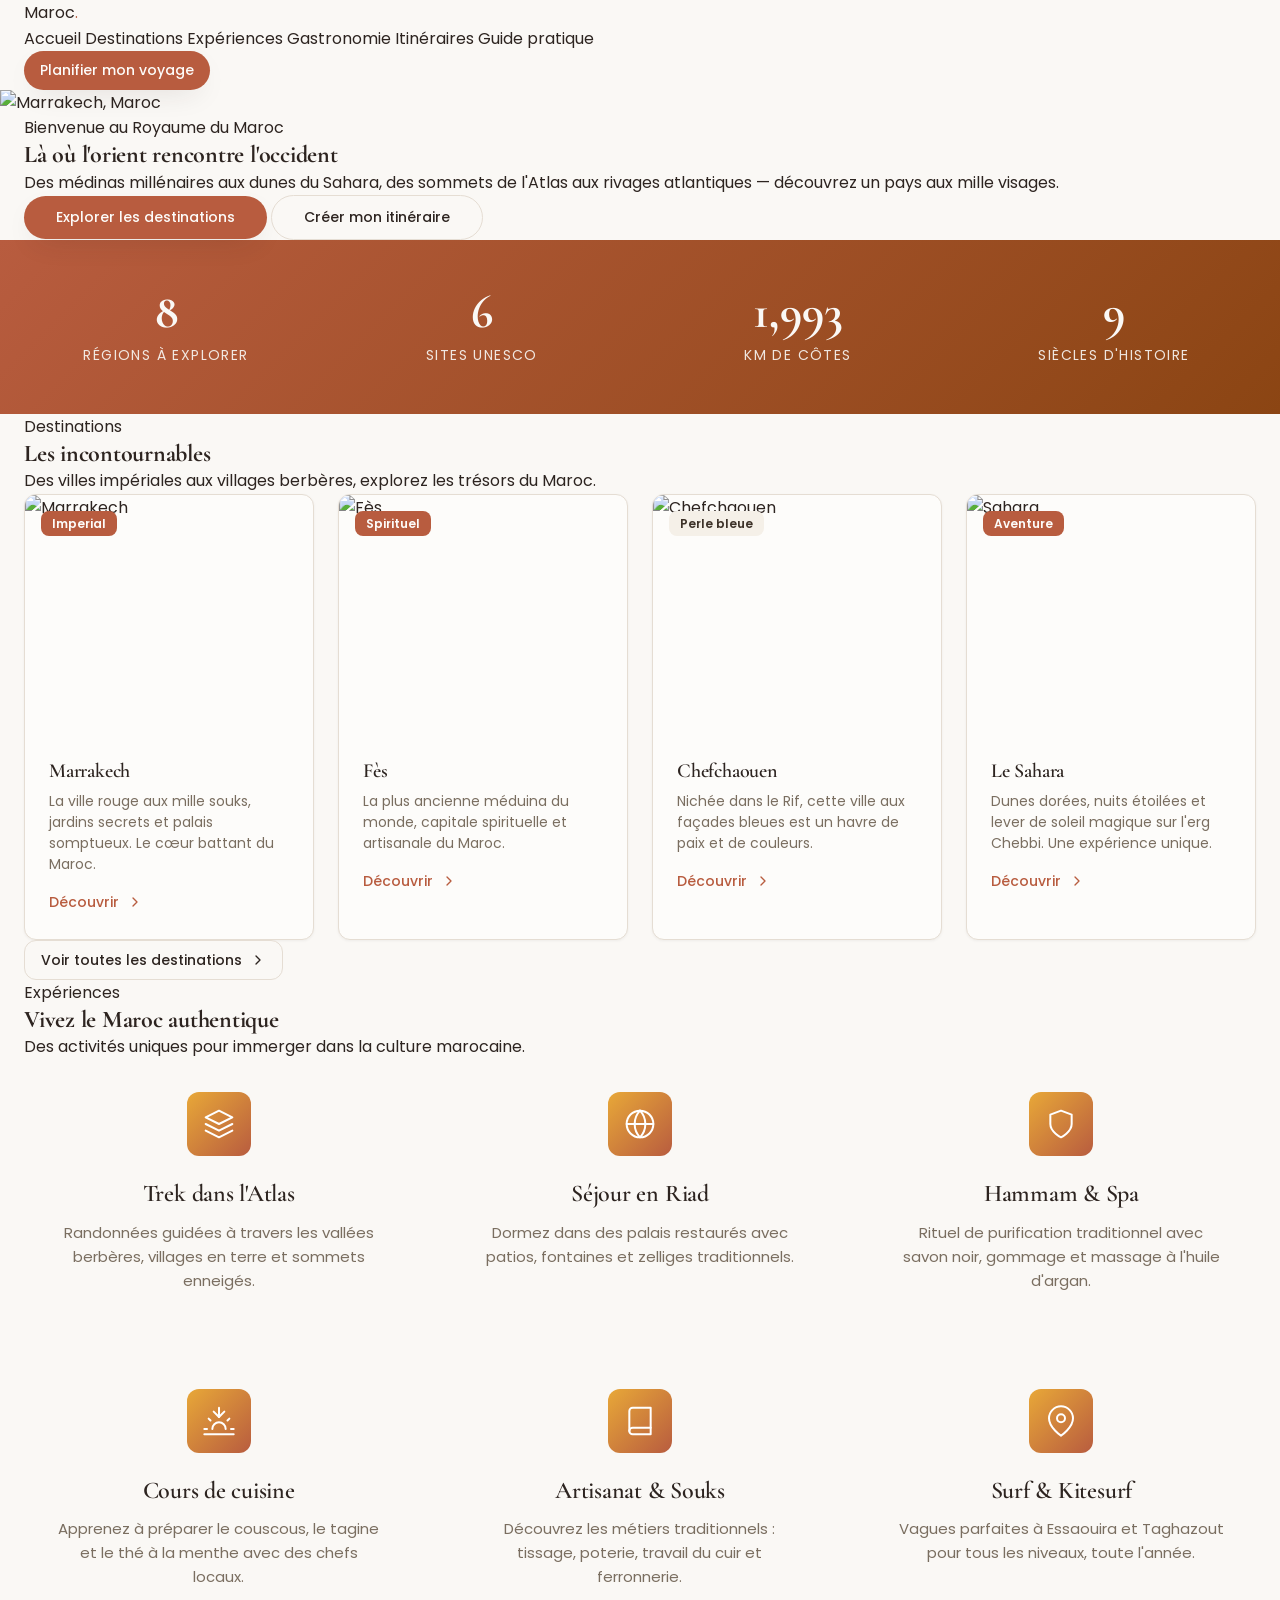
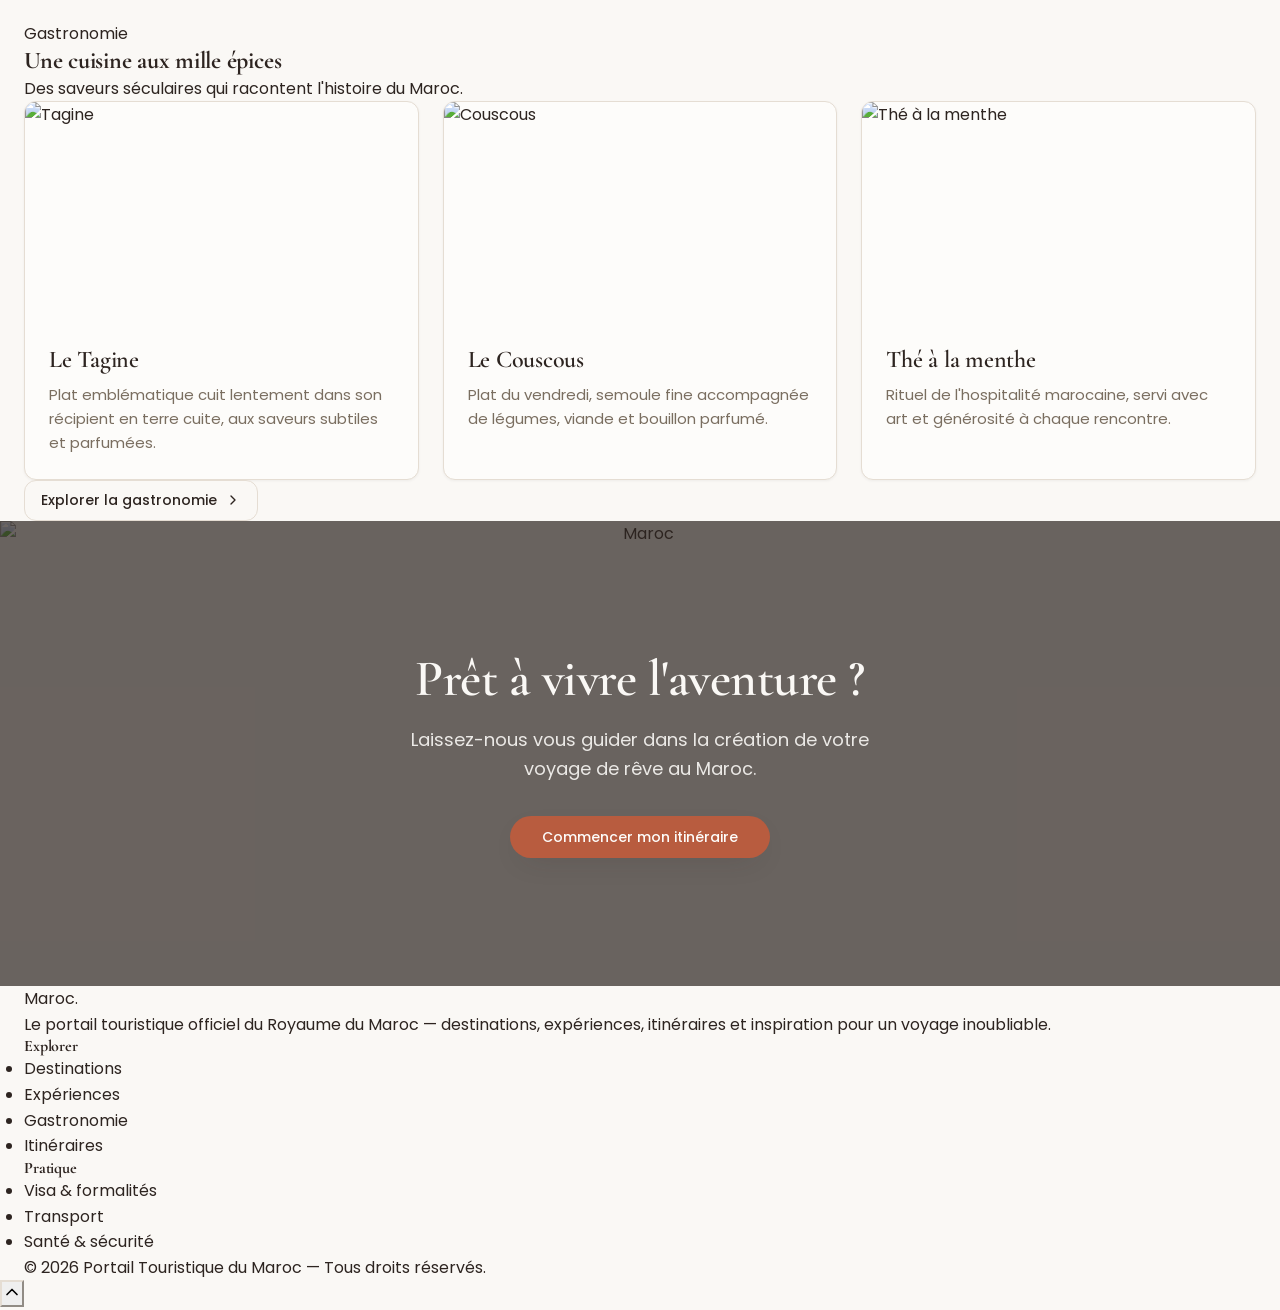
==== index.html @ d8ce06c3 "first c" ====
<!DOCTYPE html>
<html lang="fr">
<head>
  <meta charset="UTF-8">
  <meta name="viewport" content="width=device-width, initial-scale=1.0">
  <title>Maroc — Portail Touristique Officiel</title>
  <meta name="description" content="Découvrez le Maroc : destinations, expériences, gastronomie et itinéraires pour un voyage inoubliable.">
  <link rel="stylesheet" href="./styles.css">
  <link rel="stylesheet" href="./home.css">
</head>
<body>
  <!-- Header -->
  <header id="site-header" class="site-header">
    <div class="container header-container">
      <a href="./index.html" class="logo">
        <span class="logo-icon"></span>
        <span class="logo-text">Maroc<span class="text-primary">.</span></span>
      </a>

      <nav class="main-nav hide-mobile">
        <a href="./index.html" class="nav-link active">Accueil</a>
        <a href="./pages/destinations.html" class="nav-link">Destinations</a>
        <a href="./pages/experiences.html" class="nav-link">Expériences</a>
        <a href="./pages/gastronomie.html" class="nav-link">Gastronomie</a>
        <a href="./pages/itineraires.html" class="nav-link">Itinéraires</a>
        <a href="./pages/guide.html" class="nav-link">Guide pratique</a>
      </nav>

      <a href="./pages/itineraires.html" class="btn btn-primary btn-rounded hide-mobile">
        Planifier mon voyage
      </a>

      <button class="mobile-menu-btn hide-desktop" aria-label="Menu" aria-expanded="false">
        <svg width="22" height="22" viewBox="0 0 24 24" fill="none" stroke="currentColor" stroke-width="2" stroke-linecap="round" stroke-linejoin="round">
          <line x1="3" y1="12" x2="21" y2="12"></line>
          <line x1="3" y1="6" x2="21" y2="6"></line>
          <line x1="3" y1="18" x2="21" y2="18"></line>
        </svg>
      </button>
    </div>

    <nav class="mobile-nav hide-desktop">
      <div class="container">
        <a href="./index.html" class="mobile-nav-link">Accueil</a>
        <a href="./pages/destinations.html" class="mobile-nav-link">Destinations</a>
        <a href="./pages/experiences.html" class="mobile-nav-link">Expériences</a>
        <a href="./pages/gastronomie.html" class="mobile-nav-link">Gastronomie</a>
        <a href="./pages/itineraires.html" class="mobile-nav-link">Itinéraires</a>
        <a href="./pages/guide.html" class="mobile-nav-link">Guide pratique</a>
      </div>
    </nav>
  </header>

  <main>
    <!-- Hero Section -->
    <section class="hero">
      <div class="hero-image">
        <img src="https://images.unsplash.com/photo-1539020140153-e479b8c22e70?w=1920&q=80" alt="Marrakech, Maroc">
      </div>
      <div class="hero-overlay"></div>
      <div class="hero-content container">
        <span class="hero-eyebrow">Bienvenue au Royaume du Maroc</span>
        <h1 class="hero-title">Là où l'orient rencontre l'occident</h1>
        <p class="hero-subtitle">
          Des médinas millénaires aux dunes du Sahara, des sommets de l'Atlas aux rivages atlantiques — 
          découvrez un pays aux mille visages.
        </p>
        <div class="hero-actions">
          <a href="./pages/destinations.html" class="btn btn-primary btn-lg btn-rounded">
            Explorer les destinations
          </a>
          <a href="./pages/itineraires.html" class="btn btn-outline btn-lg btn-rounded">
            Créer mon itinéraire
          </a>
        </div>
      </div>
    </section>

    <!-- Stats Section -->
    <section class="stats-section">
      <div class="container">
        <div class="stats-grid">
          <div class="stat-item">
            <span class="stat-number" data-count="12" data-duration="2000">0</span>
            <span class="stat-label">Régions à explorer</span>
          </div>
          <div class="stat-item">
            <span class="stat-number" data-count="9" data-duration="2000">0</span>
            <span class="stat-label">Sites UNESCO</span>
          </div>
          <div class="stat-item">
            <span class="stat-number" data-count="3500" data-duration="2500">0</span>
            <span class="stat-label">Km de côtes</span>
          </div>
          <div class="stat-item">
            <span class="stat-number" data-count="13" data-duration="2000">0</span>
            <span class="stat-label">Siècles d'histoire</span>
          </div>
        </div>
      </div>
    </section>

    <!-- Destinations Preview -->
    <section class="section">
      <div class="container">
        <div class="section-header">
          <span class="section-eyebrow">Destinations</span>
          <h2 class="section-title">Les incontournables</h2>
          <p class="section-subtitle">
            Des villes impériales aux villages berbères, explorez les trésors du Maroc.
          </p>
        </div>

        <div class="destinations-grid">
          <article class="destination-card card fade-in-on-scroll">
            <div class="card-image-wrapper">
              <img src="https://images.unsplash.com/photo-1597212618440-806262de4f6b?w=800&q=80" alt="Marrakech" class="card-image">
              <span class="card-badge badge badge-default">Imperial</span>
            </div>
            <div class="card-content">
              <h3 class="card-title">Marrakech</h3>
              <p class="card-description">
                La ville rouge aux mille souks, jardins secrets et palais somptueux. 
                Le cœur battant du Maroc.
              </p>
              <a href="./pages/destinations.html#marrakech" class="card-link">
                Découvrir
                <svg width="16" height="16" viewBox="0 0 24 24" fill="none" stroke="currentColor" stroke-width="2" stroke-linecap="round" stroke-linejoin="round"><polyline points="9 18 15 12 9 6"></polyline></svg>
              </a>
            </div>
          </article>

          <article class="destination-card card fade-in-on-scroll">
            <div class="card-image-wrapper">
              <img src="https://images.unsplash.com/photo-1564507592333-c60657eea523?w=800&q=80" alt="Fès" class="card-image">
              <span class="card-badge badge badge-default">Spirituel</span>
            </div>
            <div class="card-content">
              <h3 class="card-title">Fès</h3>
              <p class="card-description">
                La plus ancienne méduina du monde, capitale spirituelle et artisanale 
                du Maroc.
              </p>
              <a href="./pages/destinations.html#fes" class="card-link">
                Découvrir
                <svg width="16" height="16" viewBox="0 0 24 24" fill="none" stroke="currentColor" stroke-width="2" stroke-linecap="round" stroke-linejoin="round"><polyline points="9 18 15 12 9 6"></polyline></svg>
              </a>
            </div>
          </article>

          <article class="destination-card card fade-in-on-scroll">
            <div class="card-image-wrapper">
              <img src="https://images.unsplash.com/photo-1553244619-cfd23e3e4ed5?w=800&q=80" alt="Chefchaouen" class="card-image">
              <span class="card-badge badge badge-secondary">Perle bleue</span>
            </div>
            <div class="card-content">
              <h3 class="card-title">Chefchaouen</h3>
              <p class="card-description">
                Nichée dans le Rif, cette ville aux façades bleues est un havre de paix 
                et de couleurs.
              </p>
              <a href="./pages/destinations.html#chefchaouen" class="card-link">
                Découvrir
                <svg width="16" height="16" viewBox="0 0 24 24" fill="none" stroke="currentColor" stroke-width="2" stroke-linecap="round" stroke-linejoin="round"><polyline points="9 18 15 12 9 6"></polyline></svg>
              </a>
            </div>
          </article>

          <article class="destination-card card fade-in-on-scroll">
            <div class="card-image-wrapper">
              <img src="https://images.unsplash.com/photo-1542401886-65d6c61db217?w=800&q=80" alt="Sahara" class="card-image">
              <span class="card-badge badge badge-default">Aventure</span>
            </div>
            <div class="card-content">
              <h3 class="card-title">Le Sahara</h3>
              <p class="card-description">
                Dunes dorées, nuits étoilées et lever de soleil magique sur l'erg Chebbi. 
                Une expérience unique.
              </p>
              <a href="./pages/destinations.html#sahara" class="card-link">
                Découvrir
                <svg width="16" height="16" viewBox="0 0 24 24" fill="none" stroke="currentColor" stroke-width="2" stroke-linecap="round" stroke-linejoin="round"><polyline points="9 18 15 12 9 6"></polyline></svg>
              </a>
            </div>
          </article>
        </div>

        <div class="section-footer">
          <a href="./pages/destinations.html" class="btn btn-outline">
            Voir toutes les destinations
            <svg width="16" height="16" viewBox="0 0 24 24" fill="none" stroke="currentColor" stroke-width="2" stroke-linecap="round" stroke-linejoin="round"><polyline points="9 18 15 12 9 6"></polyline></svg>
          </a>
        </div>
      </div>
    </section>

    <!-- Experiences Section -->
    <section class="section section-alt">
      <div class="container">
        <div class="section-header">
          <span class="section-eyebrow">Expériences</span>
          <h2 class="section-title">Vivez le Maroc authentique</h2>
          <p class="section-subtitle">
            Des activités uniques pour immerger dans la culture marocaine.
          </p>
        </div>

        <div class="experiences-grid">
          <div class="experience-item fade-in-on-scroll">
            <div class="experience-icon">
              <svg width="32" height="32" viewBox="0 0 24 24" fill="none" stroke="currentColor" stroke-width="1.5" stroke-linecap="round" stroke-linejoin="round"><path d="M12 2L2 7l10 5 10-5-10-5z"></path><path d="M2 17l10 5 10-5"></path><path d="M2 12l10 5 10-5"></path></svg>
            </div>
            <h3 class="experience-title">Trek dans l'Atlas</h3>
            <p class="experience-description">
              Randonnées guidées à travers les vallées berbères, villages en terre 
              et sommets enneigés.
            </p>
          </div>

          <div class="experience-item fade-in-on-scroll">
            <div class="experience-icon">
              <svg width="32" height="32" viewBox="0 0 24 24" fill="none" stroke="currentColor" stroke-width="1.5" stroke-linecap="round" stroke-linejoin="round"><circle cx="12" cy="12" r="10"></circle><path d="M12 2a14.5 14.5 0 0 0 0 20 14.5 14.5 0 0 0 0-20"></path><path d="M2 12h20"></path></svg>
            </div>
            <h3 class="experience-title">Séjour en Riad</h3>
            <p class="experience-description">
              Dormez dans des palais restaurés avec patios, fontaines et zelliges 
              traditionnels.
            </p>
          </div>

          <div class="experience-item fade-in-on-scroll">
            <div class="experience-icon">
              <svg width="32" height="32" viewBox="0 0 24 24" fill="none" stroke="currentColor" stroke-width="1.5" stroke-linecap="round" stroke-linejoin="round"><path d="M12 22s8-4 8-10V5l-8-3-8 3v7c0 6 8 10 8 10z"></path></svg>
            </div>
            <h3 class="experience-title">Hammam & Spa</h3>
            <p class="experience-description">
              Rituel de purification traditionnel avec savon noir, gommage et massage 
              à l'huile d'argan.
            </p>
          </div>

          <div class="experience-item fade-in-on-scroll">
            <div class="experience-icon">
              <svg width="32" height="32" viewBox="0 0 24 24" fill="none" stroke="currentColor" stroke-width="1.5" stroke-linecap="round" stroke-linejoin="round"><path d="M17 18a5 5 0 0 0-10 0"></path><line x1="12" y1="9" x2="12" y2="2"></line><line x1="4.22" y1="10.22" x2="5.64" y2="11.64"></line><line x1="1" y1="18" x2="3" y2="18"></line><line x1="21" y1="18" x2="23" y2="18"></line><line x1="18.36" y1="11.64" x2="19.78" y2="10.22"></line><line x1="23" y1="22" x2="1" y2="22"></line><polyline points="16 5 12 9 8 5"></polyline></svg>
            </div>
            <h3 class="experience-title">Cours de cuisine</h3>
            <p class="experience-description">
              Apprenez à préparer le couscous, le tagine et le thé à la menthe 
              avec des chefs locaux.
            </p>
          </div>

          <div class="experience-item fade-in-on-scroll">
            <div class="experience-icon">
              <svg width="32" height="32" viewBox="0 0 24 24" fill="none" stroke="currentColor" stroke-width="1.5" stroke-linecap="round" stroke-linejoin="round"><path d="M4 19.5A2.5 2.5 0 0 1 6.5 17H20"></path><path d="M6.5 2H20v20H6.5A2.5 2.5 0 0 1 4 19.5v-15A2.5 2.5 0 0 1 6.5 2z"></path></svg>
            </div>
            <h3 class="experience-title">Artisanat & Souks</h3>
            <p class="experience-description">
              Découvrez les métiers traditionnels : tissage, poterie, travail du cuir 
              et ferronnerie.
            </p>
          </div>

          <div class="experience-item fade-in-on-scroll">
            <div class="experience-icon">
              <svg width="32" height="32" viewBox="0 0 24 24" fill="none" stroke="currentColor" stroke-width="1.5" stroke-linecap="round" stroke-linejoin="round"><path d="M21 10c0 7-9 13-9 13s-9-6-9-13a9 9 0 0 1 18 0z"></path><circle cx="12" cy="10" r="3"></circle></svg>
            </div>
            <h3 class="experience-title">Surf & Kitesurf</h3>
            <p class="experience-description">
              Vagues parfaites à Essaouira et Taghazout pour tous les niveaux, 
              toute l'année.
            </p>
          </div>
        </div>
      </div>
    </section>

    <!-- Gastronomie Preview -->
    <section class="section">
      <div class="container">
        <div class="section-header">
          <span class="section-eyebrow">Gastronomie</span>
          <h2 class="section-title">Une cuisine aux mille épices</h2>
          <p class="section-subtitle">
            Des saveurs séculaires qui racontent l'histoire du Maroc.
          </p>
        </div>

        <div class="gastro-grid">
          <div class="gastro-card card fade-in-on-scroll">
            <img src="https://images.unsplash.com/photo-1541518763669-27fef04b14ea?w=600&q=80" alt="Tagine" class="gastro-image">
            <div class="gastro-content">
              <h3 class="gastro-title">Le Tagine</h3>
              <p class="gastro-description">
                Plat emblématique cuit lentement dans son récipient en terre cuite, 
                aux saveurs subtiles et parfumées.
              </p>
            </div>
          </div>

          <div class="gastro-card card fade-in-on-scroll">
            <img src="https://images.unsplash.com/photo-1511690656952-34342bb7c2f2?w=600&q=80" alt="Couscous" class="gastro-image">
            <div class="gastro-content">
              <h3 class="gastro-title">Le Couscous</h3>
              <p class="gastro-description">
                Plat du vendredi, semoule fine accompagnée de légumes, viande 
                et bouillon parfumé.
              </p>
            </div>
          </div>

          <div class="gastro-card card fade-in-on-scroll">
            <img src="https://images.unsplash.com/photo-1578894652893-355b913b5b90?w=600&q=80" alt="Thé à la menthe" class="gastro-image">
            <div class="gastro-content">
              <h3 class="gastro-title">Thé à la menthe</h3>
              <p class="gastro-description">
                Rituel de l'hospitalité marocaine, servi avec art et générosité 
                à chaque rencontre.
              </p>
            </div>
          </div>
        </div>

        <div class="section-footer">
          <a href="./pages/gastronomie.html" class="btn btn-outline">
            Explorer la gastronomie
            <svg width="16" height="16" viewBox="0 0 24 24" fill="none" stroke="currentColor" stroke-width="2" stroke-linecap="round" stroke-linejoin="round"><polyline points="9 18 15 12 9 6"></polyline></svg>
          </a>
        </div>
      </div>
    </section>

    <!-- CTA Section -->
    <section class="cta-section">
      <div class="cta-bg">
        <img src="https://images.unsplash.com/photo-1489493887464-892be6d1daae?w=1920&q=80" alt="Maroc">
      </div>
      <div class="cta-overlay"></div>
      <div class="cta-content container">
        <h2 class="cta-title">Prêt à vivre l'aventure ?</h2>
        <p class="cta-subtitle">
          Laissez-nous vous guider dans la création de votre voyage de rêve au Maroc.
        </p>
        <a href="./pages/itineraires.html" class="btn btn-primary btn-lg btn-rounded">
          Commencer mon itinéraire
        </a>
      </div>
    </section>
  </main>

  <!-- Footer -->
  <footer class="site-footer">
    <div class="container">
      <div class="footer-grid">
        <div class="footer-brand">
          <div class="logo">
            <span class="logo-icon"></span>
            <span class="logo-text">Maroc.</span>
          </div>
          <p class="footer-description">
            Le portail touristique officiel du Royaume du Maroc — destinations, expériences,
            itinéraires et inspiration pour un voyage inoubliable.
          </p>
        </div>

        <div class="footer-column">
          <h4 class="footer-title">Explorer</h4>
          <ul class="footer-links">
            <li><a href="./pages/destinations.html">Destinations</a></li>
            <li><a href="./pages/experiences.html">Expériences</a></li>
            <li><a href="./pages/gastronomie.html">Gastronomie</a></li>
            <li><a href="./pages/itineraires.html">Itinéraires</a></li>
          </ul>
        </div>

        <div class="footer-column">
          <h4 class="footer-title">Pratique</h4>
          <ul class="footer-links">
            <li><a href="./pages/guide.html">Visa & formalités</a></li>
            <li><a href="./pages/guide.html">Transport</a></li>
            <li><a href="./pages/guide.html">Santé & sécurité</a></li>
          </ul>
        </div>
      </div>

      <div class="footer-bottom">
        <p>© <span id="year"></span> Portail Touristique du Maroc — Tous droits réservés.</p>
      </div>
    </div>
  </footer>

  <button id="back-to-top" class="back-to-top" aria-label="Retour en haut">
    <svg width="20" height="20" viewBox="0 0 24 24" fill="none" stroke="currentColor" stroke-width="2" stroke-linecap="round" stroke-linejoin="round">
      <polyline points="18 15 12 9 6 15"></polyline>
    </svg>
  </button>

  <script>document.getElementById('year').textContent = new Date().getFullYear();</script>
  <script src="./js/main.js"></script>
</body>
</html>
---- styles.css ----
@import url("https://fonts.googleapis.com/css2?family=Poppins:wght@300;400;500;600;700&family=Cormorant+Garamond:wght@400;500;600;700&display=swap");

:root {
  --radius: 0.75rem;

  /* Moroccan palette: cream / terracotta / Majorelle blue / saffron */
  --background: #faf8f5;
  --foreground: #2d2420;
  --card: #fdfcfa;
  --card-foreground: #2d2420;
  --popover: #fdfcfa;
  --popover-foreground: #2d2420;

  --primary: #b85c3f;
  --primary-foreground: #fdfcfa;
  --secondary: #f5f0e8;
  --secondary-foreground: #3d3229;
  --muted: #f0ebe3;
  --muted-foreground: #7a6e60;
  --accent: #3b5998;
  --accent-foreground: #fdfcfa;
  --destructive: #c0392b;
  --destructive-foreground: #fdfcfa;
  --border: #e5ddd3;
  --input: #e5ddd3;
  --ring: #b85c3f;

  --sand: #f0e6d6;
  --clay: #a0522d;
  --saffron: #e8a838;
  --majorelle: #3b5998;
  --ink: #2d2420;

  --font-display: "Cormorant Garamond", "Cormorant", ui-serif, Georgia, serif;
  --font-sans: "Poppins", ui-sans-serif, system-ui, sans-serif;

  --shadow-soft: 0 10px 30px -12px rgba(45, 36, 32, 0.18);
  --shadow-glow: 0 20px 60px -20px rgba(184, 92, 63, 0.45);
}

.dark {
  --background: #1e1814;
  --foreground: #f5f0e8;
  --card: #2a221c;
  --card-foreground: #f5f0e8;
  --popover: #2a221c;
  --popover-foreground: #f5f0e8;
  --primary: #d4785a;
  --primary-foreground: #1e1814;
  --secondary: #3d3229;
  --secondary-foreground: #f5f0e8;
  --muted: #3d3229;
  --muted-foreground: #b8a99a;
  --accent: #5a7bc8;
  --accent-foreground: #1e1814;
  --border: rgba(255, 255, 255, 0.12);
  --input: rgba(255, 255, 255, 0.14);
  --ring: #d4785a;
}

* {
  margin: 0;
  padding: 0;
  box-sizing: border-box;
  border-color: var(--border);
}

html {
  scroll-behavior: smooth;
}

body {
  background-color: var(--background);
  color: var(--foreground);
  font-family: var(--font-sans);
  -webkit-font-smoothing: antialiased;
  line-height: 1.6;
}

h1, h2, h3, h4, h5, h6, .font-display {
  font-family: var(--font-display);
  letter-spacing: -0.01em;
  line-height: 1.2;
}

a {
  color: inherit;
  text-decoration: none;
}

img {
  max-width: 100%;
  display: block;
}

/* ============================================
   UTILITIES
   ============================================ */
.container {
  width: 100%;
  max-width: 1280px;
  margin: 0 auto;
  padding: 0 1.5rem;
}

.text-primary { color: var(--primary); }
.text-primary-foreground { color: var(--primary-foreground); }
.text-muted-foreground { color: var(--muted-foreground); }
.text-saffron { color: var(--saffron); }
.text-accent { color: var(--accent); }
.text-background { color: var(--background); }
.text-foreground { color: var(--foreground); }

.bg-primary { background-color: var(--primary); }
.bg-secondary { background-color: var(--secondary); }
.bg-background { background-color: var(--background); }
.bg-card { background-color: var(--card); }
.bg-muted { background-color: var(--muted); }

.border-border { border-color: var(--border); }

.rounded-md { border-radius: calc(var(--radius) - 4px); }
.rounded-lg { border-radius: calc(var(--radius) - 2px); }
.rounded-xl { border-radius: var(--radius); }
.rounded-2xl { border-radius: calc(var(--radius) + 6px); }
.rounded-full { border-radius: 9999px; }

.shadow-soft { box-shadow: var(--shadow-soft); }
.shadow-glow { box-shadow: var(--shadow-glow); }

/* Gradient */
.bg-gradient-sun {
  background: linear-gradient(135deg, var(--saffron) 0%, var(--primary) 100%);
}

.bg-gradient-hero-overlay {
  background: linear-gradient(180deg, rgba(45, 36, 32, 0.1) 0%, rgba(45, 36, 32, 0.85) 100%);
}

/* Zellige pattern */
.zellige-pattern {
  background-image:
    radial-gradient(circle at 0 0, rgba(184, 92, 63, 0.08) 2px, transparent 2px),
    radial-gradient(circle at 12px 12px, rgba(59, 89, 152, 0.06) 2px, transparent 2px);
  background-size: 24px 24px;
}

/* ============================================
   BUTTONS
   ============================================ */
.btn {
  display: inline-flex;
  align-items: center;
  justify-content: center;
  gap: 0.5rem;
  white-space: nowrap;
  border-radius: var(--radius);
  font-size: 0.875rem;
  font-weight: 500;
  transition: all 0.2s;
  cursor: pointer;
  border: none;
  outline: none;
  padding: 0.5rem 1rem;
}

.btn:focus-visible {
  outline: 2px solid var(--ring);
  outline-offset: 2px;
}

.btn-primary {
  background-color: var(--primary);
  color: var(--primary-foreground);
  box-shadow: var(--shadow-soft);
}

.btn-primary:hover {
  background-color: rgba(184, 92, 63, 0.9);
  box-shadow: var(--shadow-glow);
}

.btn-outline {
  border: 1px solid var(--input);
  background-color: var(--background);
  color: var(--foreground);
}

.btn-outline:hover {
  background-color: var(--accent);
  color: var(--accent-foreground);
}

.btn-ghost {
  background: transparent;
  color: var(--foreground);
}

.btn-ghost:hover {
  background-color: var(--accent);
  color: var(--accent-foreground);
}

.btn-lg {
  padding: 0.625rem 2rem;
  font-size: 0.875rem;
}

.btn-sm {
  padding: 0.375rem 0.75rem;
  font-size: 0.75rem;
}

.btn-icon {
  width: 2.25rem;
  height: 2.25rem;
  padding: 0;
  border-radius: var(--radius);
}

.btn-rounded {
  border-radius: 9999px;
}

/* ============================================
   CARDS
   ============================================ */
.card {
  background-color: var(--card);
  color: var(--card-foreground);
  border-radius: var(--radius);
  border: 1px solid var(--border);
  box-shadow: 0 1px 3px rgba(0,0,0,0.05);
  overflow: hidden;
  transition: transform 0.3s, box-shadow 0.3s;
}

.card:hover {
  transform: translateY(-4px);
  box-shadow: var(--shadow-soft);
}

.card-image {
  width: 100%;
  height: 240px;
  object-fit: cover;
}

.card-content {
  padding: 1.5rem;
}

.card-title {
  font-family: var(--font-display);
  font-size: 1.25rem;
  font-weight: 600;
  margin-bottom: 0.5rem;
}

.card-description {
  font-size: 0.875rem;
  color: var(--muted-foreground);
  line-height: 1.5;
}

/* ============================================
   FORM ELEMENTS
   ============================================ */
.input {
  display: flex;
  width: 100%;
  height: 2.25rem;
  border-radius: var(--radius);
  border: 1px solid var(--input);
  background-color: transparent;
  padding: 0.5rem 0.75rem;
  font-size: 0.875rem;
  color: var(--foreground);
  transition: all 0.2s;
}

.input:focus {
  outline: none;
  border-color: var(--ring);
  box-shadow: 0 0 0 3px rgba(184, 92, 63, 0.15);
}

.input::placeholder {
  color: var(--muted-foreground);
}

.textarea {
  min-height: 120px;
  resize: vertical;
  font-family: var(--font-sans);
}

.select {
  appearance: none;
  background-image: url("data:image/svg+xml,%3Csvg xmlns='http://www.w3.org/2000/svg' width='24' height='24' viewBox='0 0 24 24' fill='none' stroke='currentColor' stroke-width='2' stroke-linecap='round' stroke-linejoin='round'%3E%3Cpolyline points='6 9 12 15 18 9'%3E%3C/polyline%3E%3C/svg%3E");
  background-repeat: no-repeat;
  background-position: right 0.75rem center;
  background-size: 1rem;
  padding-right: 2.5rem;
}

/* ============================================
   BADGE
   ============================================ */
.badge {
  display: inline-flex;
  align-items: center;
  border-radius: calc(var(--radius) - 4px);
  border: 1px solid transparent;
  padding: 0.125rem 0.625rem;
  font-size: 0.75rem;
  font-weight: 600;
  transition: all 0.2s;
}

.badge-default {
  background-color: var(--primary);
  color: var(--primary-foreground);
}

.badge-secondary {
  background-color: var(--secondary);
  color: var(--secondary-foreground);
}

.badge-outline {
  border-color: var(--border);
  color: var(--foreground);
}

/* ============================================
   SEPARATOR
   ============================================ */
.separator {
  height: 1px;
  width: 100%;
  background-color: var(--border);
}

.separator-vertical {
  width: 1px;
  height: 100%;
}

/* ============================================
   SCROLLBAR
   ============================================ */
::-webkit-scrollbar {
  width: 8px;
  height: 8px;
}

::-webkit-scrollbar-track {
  background: var(--muted);
}

::-webkit-scrollbar-thumb {
  background: var(--border);
  border-radius: 4px;
}

::-webkit-scrollbar-thumb:hover {
  background: var(--muted-foreground);
}

/* ============================================
   ANIMATIONS
   ============================================ */
@keyframes fadeIn {
  from { opacity: 0; }
  to { opacity: 1; }
}

@keyframes fadeInUp {
  from { opacity: 0; transform: translateY(20px); }
  to { opacity: 1; transform: translateY(0); }
}

@keyframes slideIn {
  from { transform: translateX(-100%); }
  to { transform: translateX(0); }
}

@keyframes pulse {
  0%, 100% { opacity: 1; }
  50% { opacity: 0.5; }
}

.animate-fade-in {
  animation: fadeIn 0.5s ease-out;
}

.animate-fade-in-up {
  animation: fadeInUp 0.6s ease-out;
}

.animate-pulse {
  animation: pulse 2s cubic-bezier(0.4, 0, 0.6, 1) infinite;
}

/* ============================================
   RESPONSIVE
   ============================================ */
@media (max-width: 1024px) {
  .container {
    padding: 0 1rem;
  }
}

@media (max-width: 768px) {
  .hide-mobile {
    display: none !important;
  }
}

@media (min-width: 769px) {
  .hide-desktop {
    display: none !important;
  }
}
---- home.css ----
/* ============================================
   HOME PAGE SPECIFIC STYLES
   ============================================ */

/* Hero already in pages.css */

/* Stats Section */
.stats-section {
  padding: 3rem 0;
  background: linear-gradient(135deg, var(--primary) 0%, #8B4513 100%);
  color: var(--background);
}

.stats-grid {
  display: grid;
  grid-template-columns: repeat(4, 1fr);
  gap: 2rem;
  text-align: center;
}

.stat-item {
  display: flex;
  flex-direction: column;
  align-items: center;
}

.stat-number {
  font-family: var(--font-display);
  font-size: 3rem;
  font-weight: 700;
  line-height: 1;
  margin-bottom: 0.5rem;
}

.stat-label {
  font-size: 0.875rem;
  opacity: 0.9;
  text-transform: uppercase;
  letter-spacing: 0.1em;
}

/* Destinations Grid */
.destinations-grid {
  display: grid;
  grid-template-columns: repeat(auto-fill, minmax(280px, 1fr));
  gap: 1.5rem;
}

.destination-card .card-image-wrapper {
  position: relative;
  overflow: hidden;
}

.destination-card .card-image {
  width: 100%;
  height: 240px;
  object-fit: cover;
  transition: transform 0.5s;
}

.destination-card:hover .card-image {
  transform: scale(1.05);
}

.card-badge {
  position: absolute;
  top: 1rem;
  left: 1rem;
}

.card-link {
  display: inline-flex;
  align-items: center;
  gap: 0.5rem;
  color: var(--primary);
  font-weight: 500;
  font-size: 0.875rem;
  margin-top: 1rem;
  transition: gap 0.2s;
}

.card-link:hover {
  gap: 0.75rem;
}

/* Experiences Grid */
.experiences-grid {
  display: grid;
  grid-template-columns: repeat(auto-fill, minmax(300px, 1fr));
  gap: 2rem;
}

.experience-item {
  text-align: center;
  padding: 2rem;
}

.experience-icon {
  display: inline-flex;
  align-items: center;
  justify-content: center;
  width: 64px;
  height: 64px;
  border-radius: var(--radius);
  background: linear-gradient(135deg, var(--saffron) 0%, var(--primary) 100%);
  color: white;
  margin-bottom: 1.5rem;
}

.experience-title {
  font-family: var(--font-display);
  font-size: 1.5rem;
  font-weight: 600;
  margin-bottom: 0.75rem;
}

.experience-description {
  color: var(--muted-foreground);
  font-size: 0.9375rem;
  line-height: 1.6;
}

/* Gastronomie Grid */
.gastro-grid {
  display: grid;
  grid-template-columns: repeat(auto-fill, minmax(320px, 1fr));
  gap: 1.5rem;
}

.gastro-card .gastro-image {
  width: 100%;
  height: 220px;
  object-fit: cover;
}

.gastro-content {
  padding: 1.5rem;
}

.gastro-title {
  font-family: var(--font-display);
  font-size: 1.5rem;
  font-weight: 600;
  margin-bottom: 0.5rem;
}

.gastro-description {
  color: var(--muted-foreground);
  font-size: 0.9375rem;
  line-height: 1.6;
}

/* CTA Section */
.cta-section {
  position: relative;
  padding: 8rem 0;
  overflow: hidden;
  display: flex;
  align-items: center;
  justify-content: center;
  text-align: center;
}

.cta-bg {
  position: absolute;
  inset: 0;
}

.cta-bg img {
  width: 100%;
  height: 100%;
  object-fit: cover;
}

.cta-overlay {
  position: absolute;
  inset: 0;
  background: rgba(45, 36, 32, 0.7);
}

.cta-content {
  position: relative;
  z-index: 10;
  color: var(--background);
}

.cta-title {
  font-size: clamp(2rem, 4vw, 3.5rem);
  font-weight: 600;
  margin-bottom: 1rem;
}

.cta-subtitle {
  font-size: 1.125rem;
  opacity: 0.9;
  max-width: 500px;
  margin: 0 auto 2rem;
  line-height: 1.6;
}

/* Responsive */
@media (max-width: 1024px) {
  .stats-grid {
    grid-template-columns: repeat(2, 1fr);
  }
}

@media (max-width: 768px) {
  .stats-grid {
    grid-template-columns: repeat(2, 1fr);
    gap: 1.5rem;
  }

  .stat-number {
    font-size: 2rem;
  }

  .experiences-grid {
    grid-template-columns: 1fr;
  }

  .gastro-grid {
    grid-template-columns: 1fr;
  }

  .cta-section {
    padding: 5rem 0;
  }
}

@media (max-width: 480px) {
  .stats-grid {
    grid-template-columns: 1fr 1fr;
  }
}
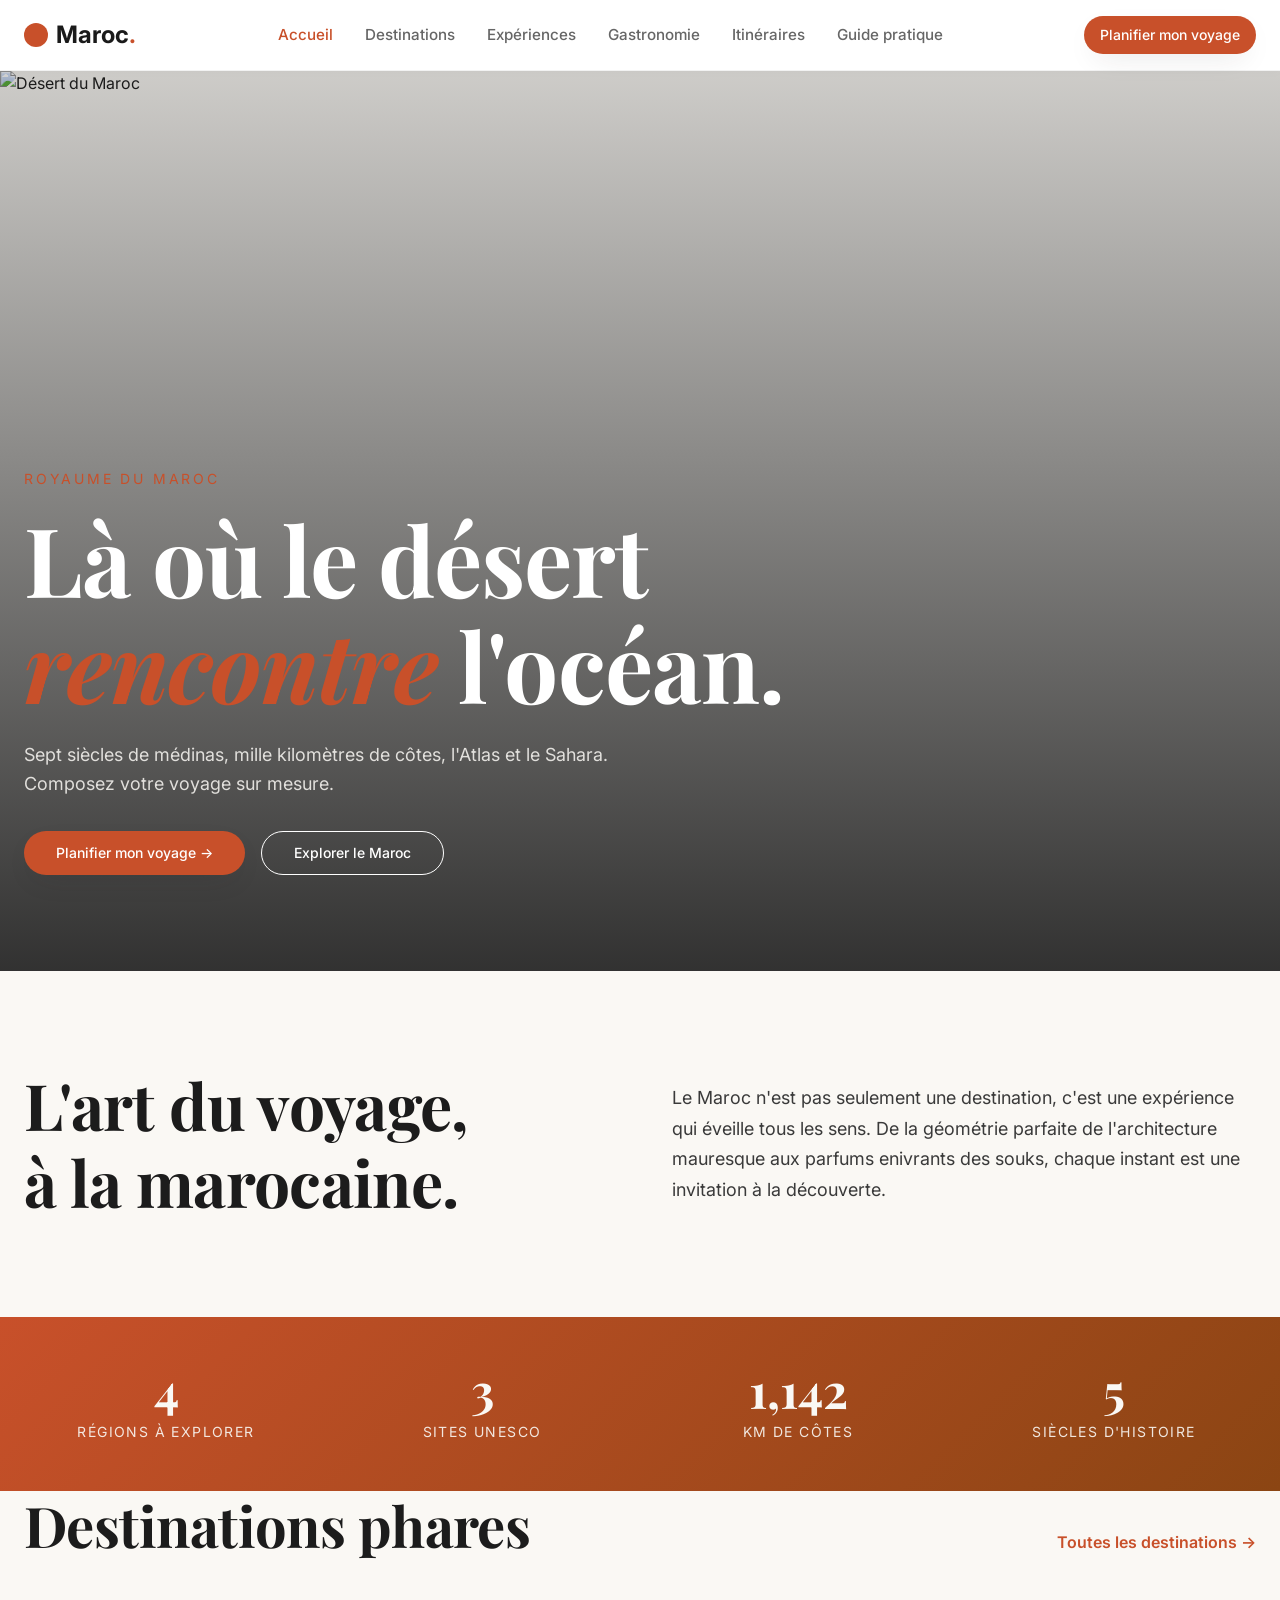
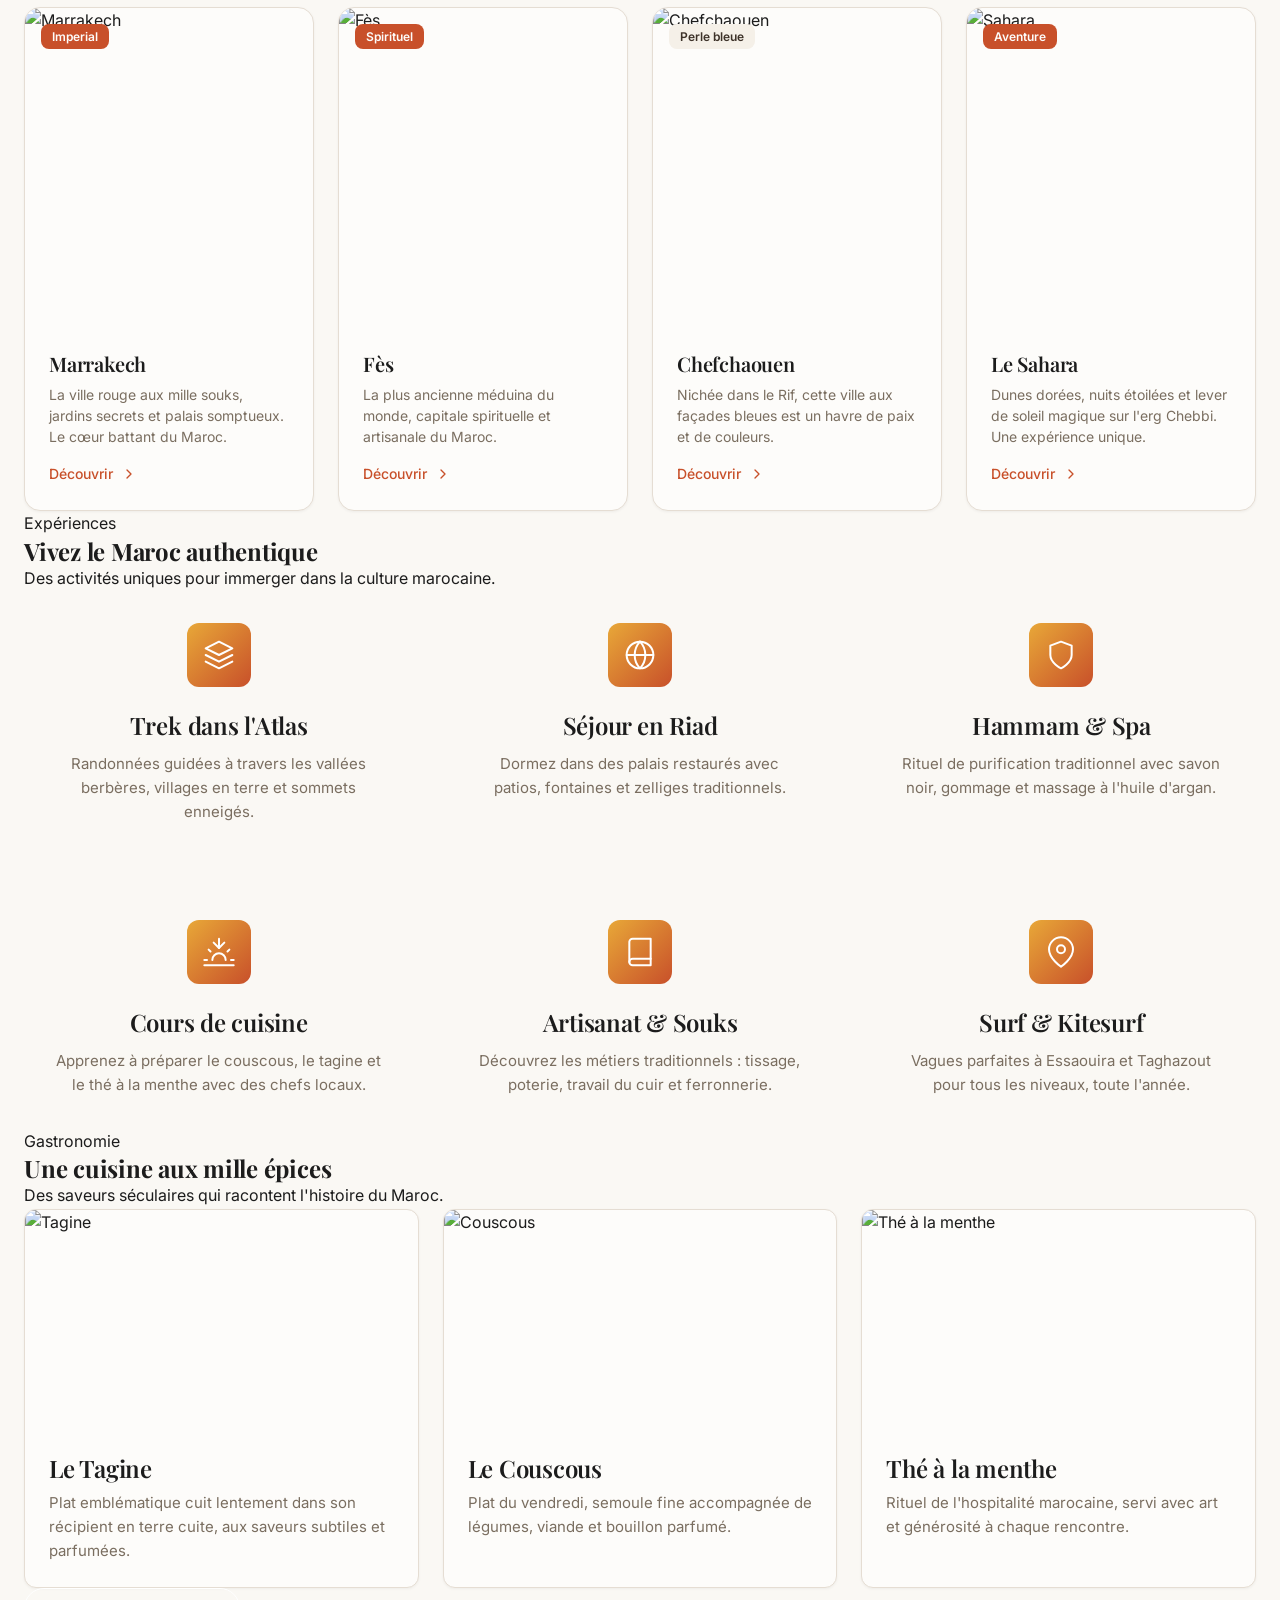
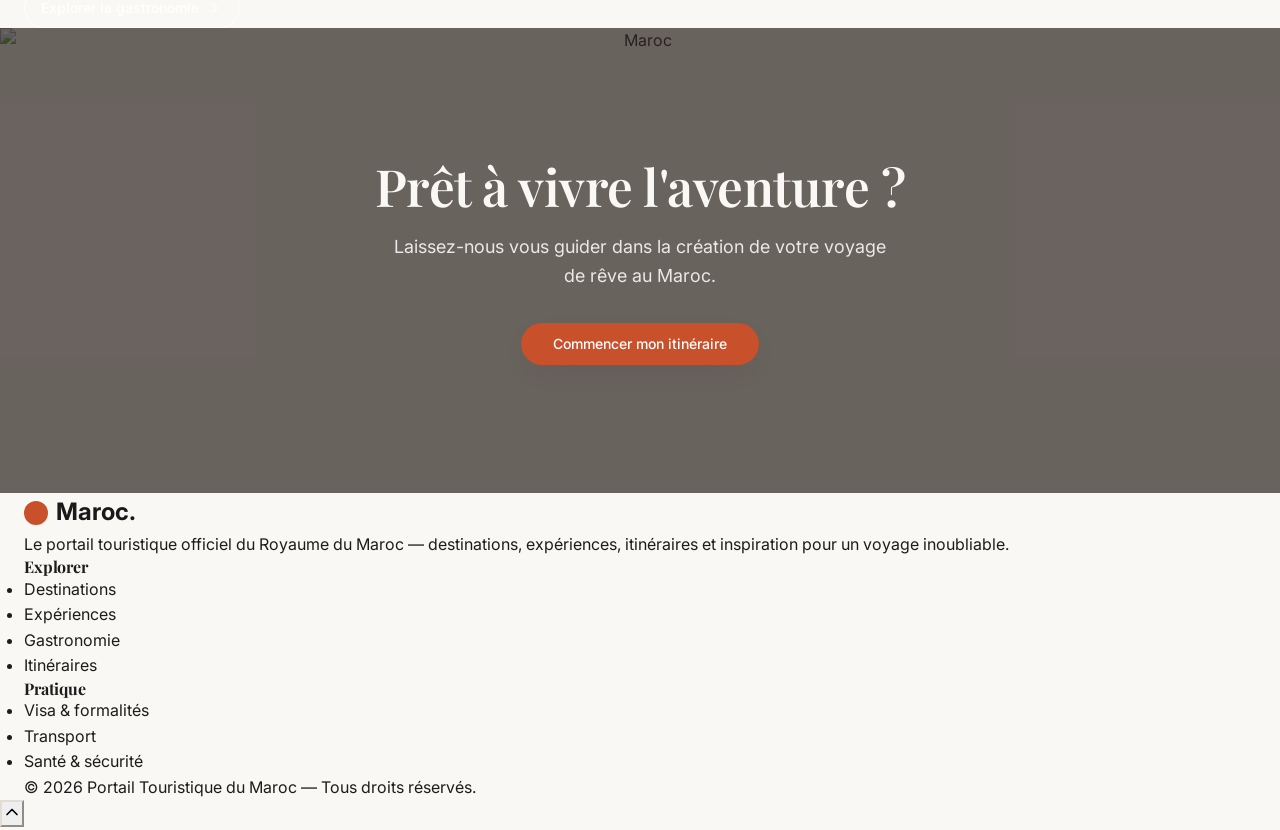
==== commit 1fd62857: "styling" ====
--- a/index.html
+++ b/index.html
@@ -55,24 +55,33 @@
     <!-- Hero Section -->
     <section class="hero">
       <div class="hero-image">
-        <img src="https://images.unsplash.com/photo-1539020140153-e479b8c22e70?w=1920&q=80" alt="Marrakech, Maroc">
+        <img src="https://images.unsplash.com/photo-1542401886-65d6c61db217?w=1920&q=80" alt="Désert du Maroc">
       </div>
       <div class="hero-overlay"></div>
       <div class="hero-content container">
-        <span class="hero-eyebrow">Bienvenue au Royaume du Maroc</span>
-        <h1 class="hero-title">Là où l'orient rencontre l'occident</h1>
+        <span class="hero-eyebrow">ROYAUME DU MAROC</span>
+        <h1 class="hero-title">Là où le désert <em class="text-primary" style="font-style:italic">rencontre</em> l'océan.</h1>
         <p class="hero-subtitle">
-          Des médinas millénaires aux dunes du Sahara, des sommets de l'Atlas aux rivages atlantiques — 
-          découvrez un pays aux mille visages.
+          Sept siècles de médinas, mille kilomètres de côtes, l'Atlas et le Sahara.<br>Composez votre voyage sur mesure.
         </p>
         <div class="hero-actions">
-          <a href="./pages/destinations.html" class="btn btn-primary btn-lg btn-rounded">
-            Explorer les destinations
+          <a href="./pages/itineraires.html" class="btn btn-primary btn-lg btn-rounded">
+            Planifier mon voyage &rarr;
           </a>
-          <a href="./pages/itineraires.html" class="btn btn-outline btn-lg btn-rounded">
-            Créer mon itinéraire
+          <a href="./pages/destinations.html" class="btn btn-outline btn-lg btn-rounded">
+            Explorer le Maroc
           </a>
         </div>
+      </div>
+    </section>
+
+    <!-- About Section -->
+    <section class="about-section">
+      <div class="container about-grid">
+        <h2 class="about-title">L'art du voyage,<br>à la marocaine.</h2>
+        <p class="about-text">
+          Le Maroc n'est pas seulement une destination, c'est une expérience qui éveille tous les sens. De la géométrie parfaite de l'architecture mauresque aux parfums enivrants des souks, chaque instant est une invitation à la découverte.
+        </p>
       </div>
     </section>
 
@@ -103,12 +112,9 @@
     <!-- Destinations Preview -->
     <section class="section">
       <div class="container">
-        <div class="section-header">
-          <span class="section-eyebrow">Destinations</span>
-          <h2 class="section-title">Les incontournables</h2>
-          <p class="section-subtitle">
-            Des villes impériales aux villages berbères, explorez les trésors du Maroc.
-          </p>
+        <div class="section-header" style="display: flex; justify-content: space-between; align-items: baseline; text-align: left; max-width: 100%; margin: 0 auto 3rem;">
+          <h2 class="section-title" style="margin-bottom: 0; font-size: clamp(2.5rem, 5vw, 3.5rem);">Destinations phares</h2>
+          <a href="./pages/destinations.html" class="text-primary" style="font-weight: 600; white-space: nowrap;">Toutes les destinations &rarr;</a>
         </div>
 
         <div class="destinations-grid">
@@ -185,12 +191,7 @@
           </article>
         </div>
 
-        <div class="section-footer">
-          <a href="./pages/destinations.html" class="btn btn-outline">
-            Voir toutes les destinations
-            <svg width="16" height="16" viewBox="0 0 24 24" fill="none" stroke="currentColor" stroke-width="2" stroke-linecap="round" stroke-linejoin="round"><polyline points="9 18 15 12 9 6"></polyline></svg>
-          </a>
-        </div>
+
       </div>
     </section>
 
--- a/styles.css
+++ b/styles.css
@@ -1,17 +1,17 @@
-@import url("https://fonts.googleapis.com/css2?family=Poppins:wght@300;400;500;600;700&family=Cormorant+Garamond:wght@400;500;600;700&display=swap");
+@import url("https://fonts.googleapis.com/css2?family=Inter:wght@300;400;500;600;700&family=Playfair+Display:ital,wght@0,400;0,500;0,600;0,700;1,400;1,500;1,600;1,700&display=swap");
 
 :root {
   --radius: 0.75rem;
 
   /* Moroccan palette: cream / terracotta / Majorelle blue / saffron */
-  --background: #faf8f5;
-  --foreground: #2d2420;
+  --background: #FAF8F4;
+  --foreground: #1C1C1C;
   --card: #fdfcfa;
-  --card-foreground: #2d2420;
+  --card-foreground: #1C1C1C;
   --popover: #fdfcfa;
-  --popover-foreground: #2d2420;
-
-  --primary: #b85c3f;
+  --popover-foreground: #1C1C1C;
+
+  --primary: #C8502A;
   --primary-foreground: #fdfcfa;
   --secondary: #f5f0e8;
   --secondary-foreground: #3d3229;
@@ -31,8 +31,8 @@
   --majorelle: #3b5998;
   --ink: #2d2420;
 
-  --font-display: "Cormorant Garamond", "Cormorant", ui-serif, Georgia, serif;
-  --font-sans: "Poppins", ui-sans-serif, system-ui, sans-serif;
+  --font-display: "Playfair Display", ui-serif, Georgia, serif;
+  --font-sans: "Inter", ui-sans-serif, system-ui, sans-serif;
 
   --shadow-soft: 0 10px 30px -12px rgba(45, 36, 32, 0.18);
   --shadow-glow: 0 20px 60px -20px rgba(184, 92, 63, 0.45);
@@ -171,8 +171,9 @@
 
 .btn-primary {
   background-color: var(--primary);
-  color: var(--primary-foreground);
+  color: white;
   box-shadow: var(--shadow-soft);
+  border-radius: 9999px;
 }
 
 .btn-primary:hover {
@@ -181,9 +182,10 @@
 }
 
 .btn-outline {
-  border: 1px solid var(--input);
-  background-color: var(--background);
-  color: var(--foreground);
+  border: 1px solid white;
+  background-color: transparent;
+  color: white;
+  border-radius: 9999px;
 }
 
 .btn-outline:hover {
@@ -423,3 +425,64 @@
     display: none !important;
   }
 }
+
+/* ============================================
+   HEADER STYLES
+   ============================================ */
+.site-header {
+  position: sticky;
+  top: 0;
+  z-index: 50;
+  background-color: #ffffff;
+  border-bottom: 1px solid rgba(0,0,0,0.05);
+  box-shadow: 0 2px 10px rgba(0,0,0,0.02);
+}
+
+.header-container {
+  display: flex;
+  align-items: center;
+  justify-content: space-between;
+  padding-top: 1rem;
+  padding-bottom: 1rem;
+}
+
+.logo {
+  display: flex;
+  align-items: center;
+  gap: 0.5rem;
+  text-decoration: none;
+}
+
+.logo-icon {
+  display: inline-block;
+  width: 24px;
+  height: 24px;
+  border-radius: 50%;
+  background-color: var(--primary);
+}
+
+.logo-text {
+  font-family: var(--font-sans);
+  font-weight: 700;
+  font-size: 1.5rem;
+  color: #1a1a1a;
+}
+
+.main-nav {
+  display: flex;
+  gap: 2rem;
+  align-items: center;
+}
+
+.nav-link {
+  font-family: var(--font-sans);
+  font-size: 0.95rem;
+  color: #666666;
+  font-weight: 500;
+  transition: color 0.2s;
+  text-decoration: none;
+}
+
+.nav-link:hover, .nav-link.active {
+  color: var(--primary);
+}
--- a/home.css
+++ b/home.css
@@ -2,7 +2,111 @@
    HOME PAGE SPECIFIC STYLES
    ============================================ */
 
-/* Hero already in pages.css */
+/* ============================================
+   HERO SECTION (OVERRIDES)
+   ============================================ */
+.hero {
+  position: relative;
+  height: 100vh;
+  min-height: 600px;
+  width: 100%;
+  overflow: hidden;
+  display: flex;
+  align-items: flex-end;
+}
+
+.hero-image {
+  position: absolute;
+  inset: 0;
+}
+
+.hero-image img {
+  width: 100%;
+  height: 100%;
+  object-fit: cover;
+}
+
+.hero-overlay {
+  position: absolute;
+  inset: 0;
+  background: linear-gradient(180deg, rgba(28, 28, 28, 0.2) 0%, rgba(28, 28, 28, 0.9) 100%);
+}
+
+.hero-content {
+  position: relative;
+  z-index: 10;
+  padding-bottom: 6rem;
+  color: var(--background);
+}
+
+.hero-eyebrow {
+  display: block;
+  font-size: 0.875rem;
+  letter-spacing: 0.2em;
+  text-transform: uppercase;
+  color: var(--primary);
+  margin-bottom: 1rem;
+}
+
+.hero-title {
+  font-family: var(--font-display);
+  font-size: clamp(3rem, 8vw, 6rem);
+  font-weight: 700;
+  color: #ffffff;
+  max-width: 900px;
+  line-height: 1.1;
+  margin-bottom: 1.5rem;
+}
+
+.hero-subtitle {
+  font-size: 1.125rem;
+  max-width: 600px;
+  opacity: 0.85;
+  margin-bottom: 2rem;
+  line-height: 1.6;
+}
+
+.hero-actions {
+  display: flex;
+  gap: 1rem;
+  flex-wrap: wrap;
+}
+
+/* ============================================
+   ABOUT SECTION
+   ============================================ */
+.about-section {
+  padding: 6rem 0;
+  background-color: var(--background);
+}
+
+.about-grid {
+  display: grid;
+  grid-template-columns: 1fr 1fr;
+  gap: 4rem;
+  align-items: center;
+}
+
+.about-title {
+  font-family: var(--font-display);
+  font-size: clamp(2.5rem, 5vw, 4rem);
+  font-weight: 700;
+  color: var(--foreground);
+  line-height: 1.2;
+}
+
+.about-text {
+  font-size: 1.125rem;
+  color: #3a3a3a;
+  line-height: 1.7;
+}
+
+@media (max-width: 768px) {
+  .about-grid {
+    grid-template-columns: 1fr;
+    gap: 2rem;
+  }
+}
 
 /* Stats Section */
 .stats-section {
@@ -46,6 +150,11 @@
   gap: 1.5rem;
 }
 
+.destination-card {
+  border-radius: 16px;
+  overflow: hidden;
+}
+
 .destination-card .card-image-wrapper {
   position: relative;
   overflow: hidden;
@@ -53,7 +162,7 @@
 
 .destination-card .card-image {
   width: 100%;
-  height: 240px;
+  height: 320px;
   object-fit: cover;
   transition: transform 0.5s;
 }
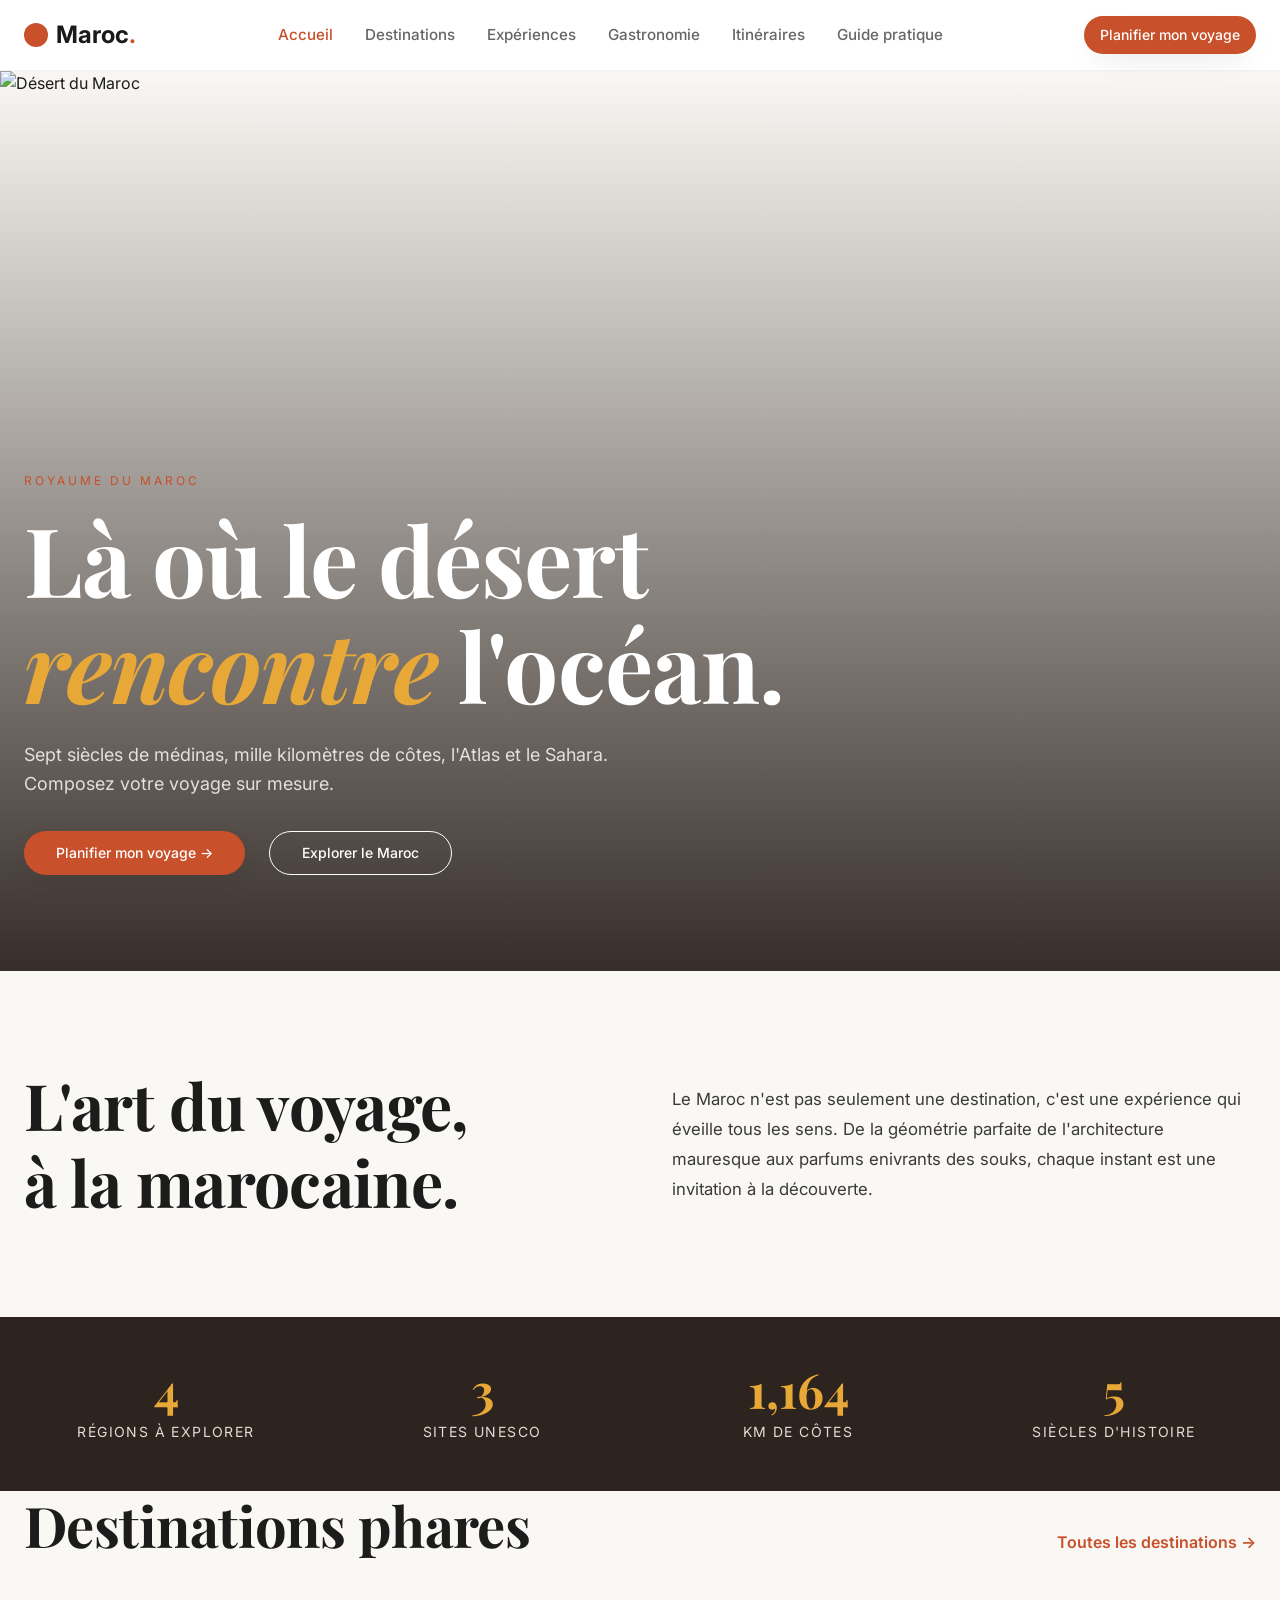
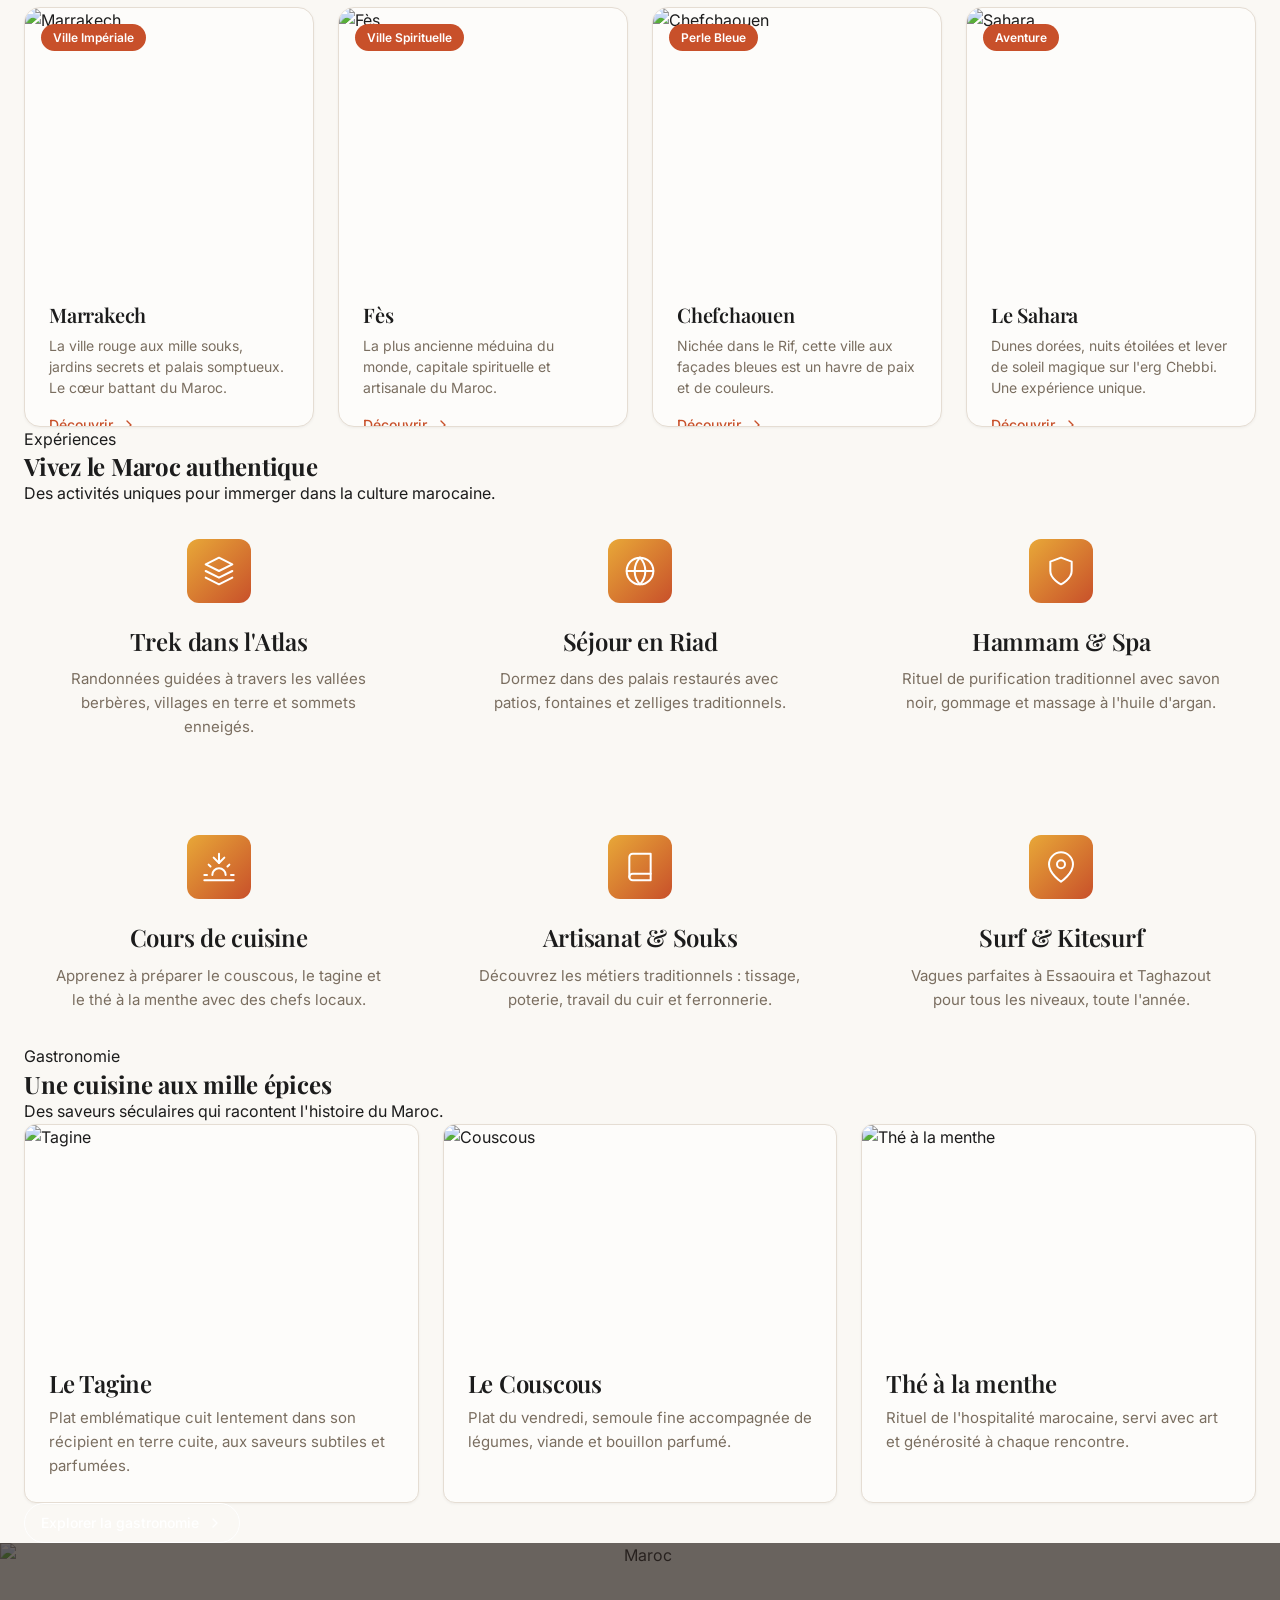
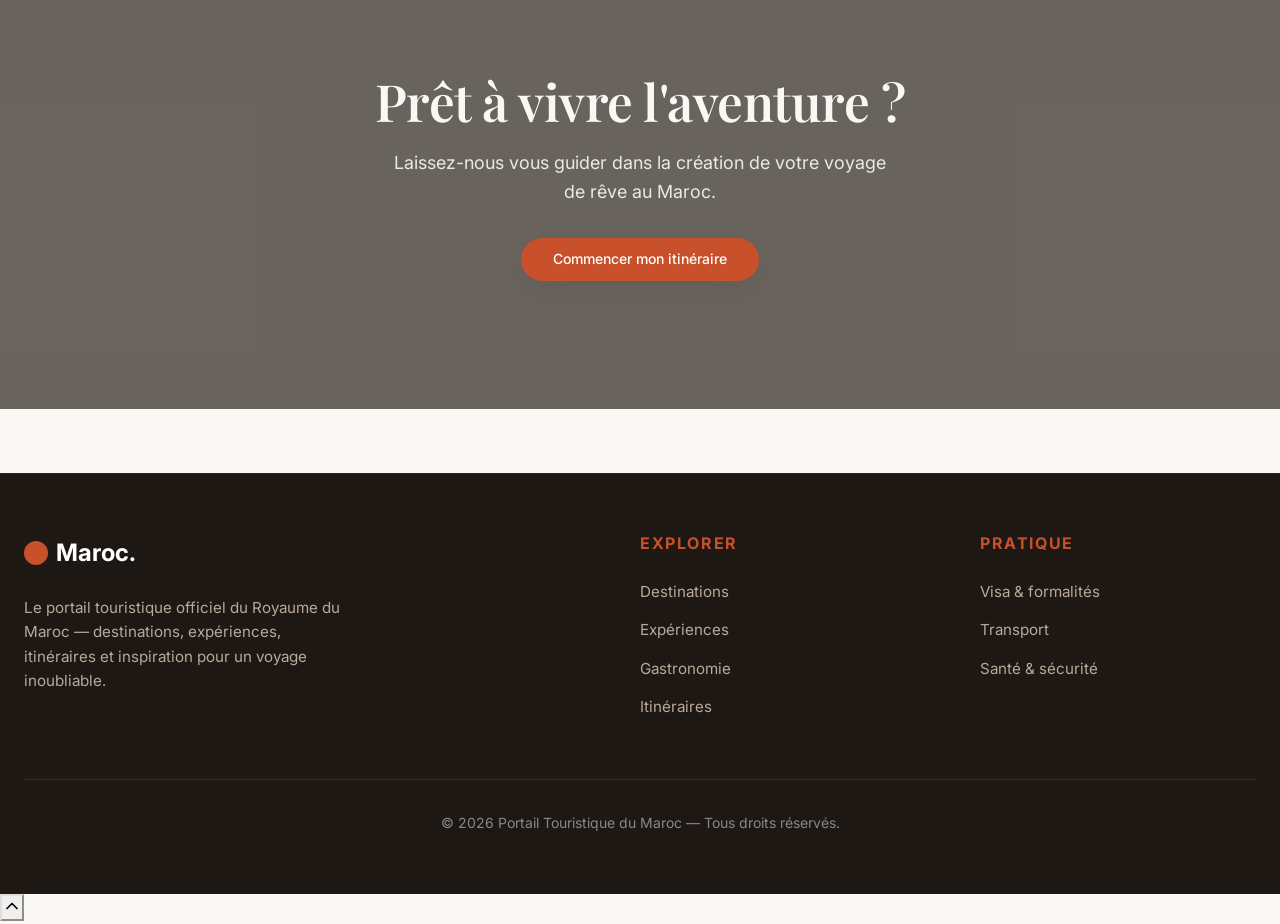
==== commit 46e166ac: "add villes descr" ====
--- a/index.html
+++ b/index.html
@@ -60,7 +60,7 @@
       <div class="hero-overlay"></div>
       <div class="hero-content container">
         <span class="hero-eyebrow">ROYAUME DU MAROC</span>
-        <h1 class="hero-title">Là où le désert <em class="text-primary" style="font-style:italic">rencontre</em> l'océan.</h1>
+        <h1 class="hero-title">Là où le désert <em class="text-saffron" style="font-style:italic">rencontre</em> l'océan.</h1>
         <p class="hero-subtitle">
           Sept siècles de médinas, mille kilomètres de côtes, l'Atlas et le Sahara.<br>Composez votre voyage sur mesure.
         </p>
@@ -121,7 +121,7 @@
           <article class="destination-card card fade-in-on-scroll">
             <div class="card-image-wrapper">
               <img src="https://images.unsplash.com/photo-1597212618440-806262de4f6b?w=800&q=80" alt="Marrakech" class="card-image">
-              <span class="card-badge badge badge-default">Imperial</span>
+              <span class="card-badge">Ville Impériale</span>
             </div>
             <div class="card-content">
               <h3 class="card-title">Marrakech</h3>
@@ -129,7 +129,7 @@
                 La ville rouge aux mille souks, jardins secrets et palais somptueux. 
                 Le cœur battant du Maroc.
               </p>
-              <a href="./pages/destinations.html#marrakech" class="card-link">
+              <a href="./pages/marrakech.html" class="card-link">
                 Découvrir
                 <svg width="16" height="16" viewBox="0 0 24 24" fill="none" stroke="currentColor" stroke-width="2" stroke-linecap="round" stroke-linejoin="round"><polyline points="9 18 15 12 9 6"></polyline></svg>
               </a>
@@ -139,7 +139,7 @@
           <article class="destination-card card fade-in-on-scroll">
             <div class="card-image-wrapper">
               <img src="https://images.unsplash.com/photo-1564507592333-c60657eea523?w=800&q=80" alt="Fès" class="card-image">
-              <span class="card-badge badge badge-default">Spirituel</span>
+              <span class="card-badge">Ville Spirituelle</span>
             </div>
             <div class="card-content">
               <h3 class="card-title">Fès</h3>
@@ -147,7 +147,7 @@
                 La plus ancienne méduina du monde, capitale spirituelle et artisanale 
                 du Maroc.
               </p>
-              <a href="./pages/destinations.html#fes" class="card-link">
+              <a href="./pages/fes.html" class="card-link">
                 Découvrir
                 <svg width="16" height="16" viewBox="0 0 24 24" fill="none" stroke="currentColor" stroke-width="2" stroke-linecap="round" stroke-linejoin="round"><polyline points="9 18 15 12 9 6"></polyline></svg>
               </a>
@@ -157,7 +157,7 @@
           <article class="destination-card card fade-in-on-scroll">
             <div class="card-image-wrapper">
               <img src="https://images.unsplash.com/photo-1553244619-cfd23e3e4ed5?w=800&q=80" alt="Chefchaouen" class="card-image">
-              <span class="card-badge badge badge-secondary">Perle bleue</span>
+              <span class="card-badge">Perle Bleue</span>
             </div>
             <div class="card-content">
               <h3 class="card-title">Chefchaouen</h3>
@@ -165,7 +165,7 @@
                 Nichée dans le Rif, cette ville aux façades bleues est un havre de paix 
                 et de couleurs.
               </p>
-              <a href="./pages/destinations.html#chefchaouen" class="card-link">
+              <a href="./pages/chefchaouen.html" class="card-link">
                 Découvrir
                 <svg width="16" height="16" viewBox="0 0 24 24" fill="none" stroke="currentColor" stroke-width="2" stroke-linecap="round" stroke-linejoin="round"><polyline points="9 18 15 12 9 6"></polyline></svg>
               </a>
@@ -175,7 +175,7 @@
           <article class="destination-card card fade-in-on-scroll">
             <div class="card-image-wrapper">
               <img src="https://images.unsplash.com/photo-1542401886-65d6c61db217?w=800&q=80" alt="Sahara" class="card-image">
-              <span class="card-badge badge badge-default">Aventure</span>
+              <span class="card-badge">Aventure</span>
             </div>
             <div class="card-content">
               <h3 class="card-title">Le Sahara</h3>
@@ -183,7 +183,7 @@
                 Dunes dorées, nuits étoilées et lever de soleil magique sur l'erg Chebbi. 
                 Une expérience unique.
               </p>
-              <a href="./pages/destinations.html#sahara" class="card-link">
+              <a href="./pages/sahara.html" class="card-link">
                 Découvrir
                 <svg width="16" height="16" viewBox="0 0 24 24" fill="none" stroke="currentColor" stroke-width="2" stroke-linecap="round" stroke-linejoin="round"><polyline points="9 18 15 12 9 6"></polyline></svg>
               </a>
--- a/styles.css
+++ b/styles.css
@@ -486,3 +486,83 @@
 .nav-link:hover, .nav-link.active {
   color: var(--primary);
 }
+
+/* ============================================
+   FOOTER STYLES
+   ============================================ */
+.site-footer {
+  margin-top: 4rem;
+  background-color: #1e1814;
+  color: #f5f0e8;
+  padding: 60px 0;
+  border-top: 1px solid rgba(255, 255, 255, 0.05);
+}
+
+.footer-grid {
+  display: grid;
+  grid-template-columns: 2fr 1fr 1fr;
+  gap: 4rem;
+  padding-bottom: 3rem;
+}
+
+@media (max-width: 768px) {
+  .footer-grid {
+    grid-template-columns: 1fr;
+    gap: 2rem;
+  }
+}
+
+.footer-brand .logo {
+  margin-bottom: 1.5rem;
+}
+
+.footer-brand .logo-text {
+  color: #ffffff;
+}
+
+.footer-description {
+  max-width: 320px;
+  font-size: 0.95rem;
+  color: #b8a99a;
+  line-height: 1.6;
+}
+
+.footer-title {
+  font-family: var(--font-sans);
+  font-size: 1rem;
+  font-weight: 700;
+  color: var(--primary);
+  text-transform: uppercase;
+  letter-spacing: 0.1em;
+  margin-bottom: 1.5rem;
+}
+
+.footer-links {
+  list-style: none;
+  padding: 0;
+  margin: 0;
+}
+
+.footer-links li {
+  margin-bottom: 0.5rem;
+}
+
+.footer-links a {
+  font-size: 0.95rem;
+  color: #b8a99a;
+  line-height: 2;
+  transition: color 0.2s;
+  text-decoration: none;
+}
+
+.footer-links a:hover {
+  color: var(--primary);
+}
+
+.footer-bottom {
+  border-top: 1px solid rgba(255, 255, 255, 0.1);
+  padding-top: 2rem;
+  text-align: center;
+  font-size: 0.875rem;
+  color: #888888;
+}
--- a/home.css
+++ b/home.css
@@ -29,7 +29,7 @@
 .hero-overlay {
   position: absolute;
   inset: 0;
-  background: linear-gradient(180deg, rgba(28, 28, 28, 0.2) 0%, rgba(28, 28, 28, 0.9) 100%);
+  background: linear-gradient(180deg, rgba(20, 10, 5, 0) 0%, rgba(20, 10, 5, 0.85) 100%);
 }
 
 .hero-content {
@@ -41,8 +41,8 @@
 
 .hero-eyebrow {
   display: block;
-  font-size: 0.875rem;
-  letter-spacing: 0.2em;
+  font-size: 0.75rem;
+  letter-spacing: 0.25em;
   text-transform: uppercase;
   color: var(--primary);
   margin-bottom: 1rem;
@@ -68,7 +68,7 @@
 
 .hero-actions {
   display: flex;
-  gap: 1rem;
+  gap: 1.5rem;
   flex-wrap: wrap;
 }
 
@@ -96,9 +96,9 @@
 }
 
 .about-text {
-  font-size: 1.125rem;
+  font-size: 1.05rem;
   color: #3a3a3a;
-  line-height: 1.7;
+  line-height: 1.8;
 }
 
 @media (max-width: 768px) {
@@ -111,8 +111,8 @@
 /* Stats Section */
 .stats-section {
   padding: 3rem 0;
-  background: linear-gradient(135deg, var(--primary) 0%, #8B4513 100%);
-  color: var(--background);
+  background-color: #2d2420;
+  color: #f5f0e8;
 }
 
 .stats-grid {
@@ -132,6 +132,7 @@
   font-family: var(--font-display);
   font-size: 3rem;
   font-weight: 700;
+  color: var(--saffron);
   line-height: 1;
   margin-bottom: 0.5rem;
 }
@@ -153,16 +154,27 @@
 .destination-card {
   border-radius: 16px;
   overflow: hidden;
+  display: flex;
+  flex-direction: column;
+  height: 420px;
+  transition: transform 0.3s, box-shadow 0.3s;
+}
+
+.destination-card:hover {
+  transform: translateY(-4px);
+  box-shadow: 0 12px 24px -10px rgba(45, 36, 32, 0.2);
 }
 
 .destination-card .card-image-wrapper {
   position: relative;
   overflow: hidden;
+  height: 65%;
+  flex-shrink: 0;
 }
 
 .destination-card .card-image {
   width: 100%;
-  height: 320px;
+  height: 100%;
   object-fit: cover;
   transition: transform 0.5s;
 }
@@ -175,6 +187,13 @@
   position: absolute;
   top: 1rem;
   left: 1rem;
+  background-color: var(--primary);
+  color: white;
+  border-radius: 9999px;
+  padding: 0.25rem 0.75rem;
+  font-size: 0.75rem;
+  font-weight: 600;
+  border: none;
 }
 
 .card-link {
